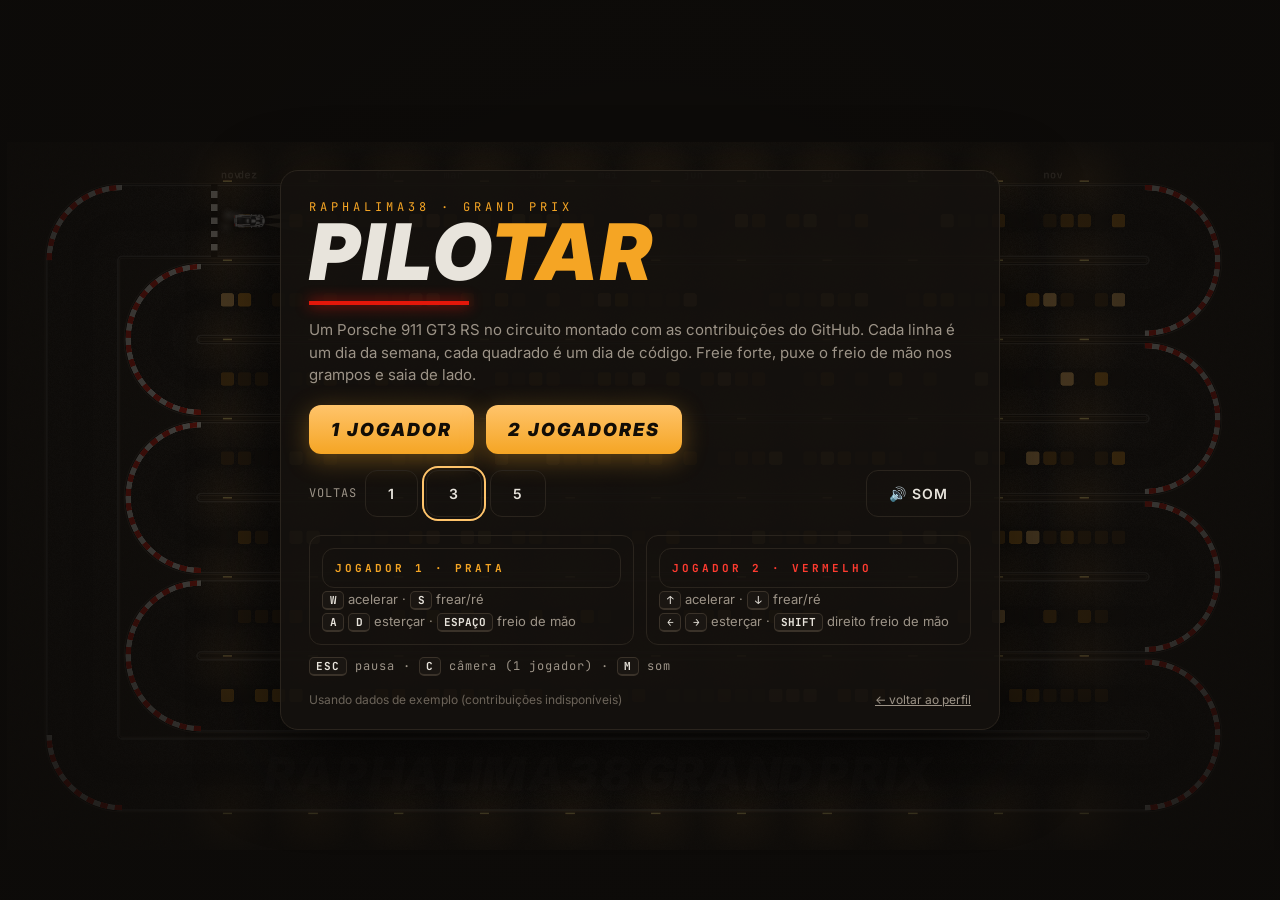
==== pilotar/index.html @ 5ac7b699 "Adiciona o jogo PILOTAR: GT3 RS no circuito de contribuições Jogo de corrida top-down em canvas com " ====
<!doctype html>
<html lang="pt-BR">
<head>
<meta charset="utf-8">
<meta name="viewport" content="width=device-width,initial-scale=1,maximum-scale=1,user-scalable=no">
<title>PILOTAR · GT3 RS no circuito de contribuições</title>
<link rel="icon" href="data:image/svg+xml,%3Csvg xmlns=%22http://www.w3.org/2000/svg%22 viewBox=%220 0 100 100%22%3E%3Ctext y=%22.9em%22 font-size=%2290%22%3E%F0%9F%8F%81%3C/text%3E%3C/svg%3E">
<meta name="description" content="Pilote um Porsche 911 GT3 RS no circuito feito com as contribuições do GitHub do Raphael Victor. Drift, freio de mão e modo 2 jogadores.">
<link rel="preconnect" href="https://fonts.googleapis.com">
<link rel="preconnect" href="https://fonts.gstatic.com" crossorigin>
<link href="https://fonts.googleapis.com/css2?family=Inter:ital,wght@0,400;0,600;0,800;1,900&family=JetBrains+Mono:wght@400;700&display=swap" rel="stylesheet">
<style>
:root{--bg:#0d0b09;--panel:#14110e;--stroke:#2a241d;--amber:#f5a524;--amber-l:#ffc46b;--silver:#e8e4dc;--muted:#9c9387;--dim:#6b6359;--red:#e3170a;--p1:#f5a524;--p2:#ff3b30}
*{box-sizing:border-box}
html,body{margin:0;height:100%;background:var(--bg);color:var(--silver);font-family:Inter,system-ui,sans-serif;overflow:hidden;-webkit-user-select:none;user-select:none}
canvas#game{position:fixed;inset:0;width:100vw;height:100vh;display:block}
.mono{font-family:'JetBrains Mono',ui-monospace,monospace}
/* HUD */
.hud{position:fixed;top:10px;height:76px;padding:8px 14px;display:none;gap:16px;align-items:center;background:rgba(13,11,9,.78);border:1px solid var(--stroke);border-radius:12px;backdrop-filter:blur(6px);pointer-events:none;display:none}
.hud.p1{left:14px;border-left:3px solid var(--p1)} .hud.p2{right:14px;border-right:3px solid var(--p2);text-align:right}
.hud .who{display:none}
.hud .pos{font:italic 900 34px Inter;line-height:1}
.hud .rows{min-width:150px}.hud.p2{flex-direction:row-reverse}
.hud .row{display:flex;gap:10px;justify-content:space-between;font:400 11px 'JetBrains Mono',monospace;color:var(--muted)}
.hud .row b{color:var(--silver);font-weight:700}
.hud .spd{font:italic 900 30px Inter;color:var(--silver);line-height:1;white-space:nowrap}
.hud .spd small{font:700 11px 'JetBrains Mono',monospace;color:var(--muted);font-style:normal;margin-left:4px}
.hud .gear{font:700 22px 'JetBrains Mono',monospace;color:var(--amber-l)}
.leds{display:flex;gap:3px;margin-top:6px}.hud.p2 .leds{justify-content:flex-end}
.leds i{width:12px;height:6px;border-radius:2px;background:#2a241d;transition:background .05s}
#center{position:fixed;top:14px;left:50%;transform:translateX(-50%);text-align:center;pointer-events:none}
#timer{font:700 18px 'JetBrains Mono',monospace;color:var(--silver);text-shadow:0 2px 8px #000;display:none}
#msg{margin-top:6px;font:italic 900 46px Inter;letter-spacing:2px;color:var(--amber-l);text-shadow:0 4px 24px #000;opacity:0;transition:opacity .25s}
#lights{display:none;gap:12px;justify-content:center;margin-top:10px;padding:12px 18px;background:rgba(10,9,8,.85);border:1px solid var(--stroke);border-radius:14px}
#lights i{width:34px;height:34px;border-radius:50%;background:#2a0805;border:2px solid #3a1310}
#lights i.on{background:radial-gradient(circle at 40% 35%,#ff8a7a,#e3170a 55%,#7a0a04);box-shadow:0 0 22px #e3170a}
/* menus */
.overlay{position:fixed;inset:0;display:flex;align-items:center;justify-content:center;background:radial-gradient(ellipse at 50% 40%,rgba(13,11,9,.55),rgba(13,11,9,.92));z-index:10;padding:16px}
.card{width:min(720px,100%);background:rgba(20,17,14,.92);border:1px solid var(--stroke);border-radius:18px;padding:28px 28px 22px;box-shadow:0 30px 80px #000a;max-height:100%;overflow:auto}
h1{margin:0;font:italic 900 clamp(44px,8vw,78px)/.95 Inter;letter-spacing:3px;color:var(--silver)}
h1 span{color:var(--amber)}
.bar{height:4px;width:160px;background:var(--red);box-shadow:0 0 14px var(--red);margin:12px 0 14px}
p.lead{margin:0 0 18px;color:var(--muted);font-size:15px;line-height:1.5}
.btns{display:flex;gap:12px;flex-wrap:wrap}
button{font:italic 900 18px Inter;letter-spacing:2px;color:#120d06;background:linear-gradient(180deg,var(--amber-l),var(--amber));border:0;border-radius:12px;padding:14px 22px;cursor:pointer;box-shadow:0 6px 24px rgba(245,165,36,.35);transition:transform .08s,filter .15s}
button:hover{filter:brightness(1.08);transform:translateY(-1px)} button:active{transform:translateY(1px)}
button.ghost{background:transparent;color:var(--silver);border:1px solid var(--stroke);box-shadow:none;font-style:normal;font-weight:600;letter-spacing:1px;font-size:14px}
button.sel{outline:2px solid var(--amber-l);outline-offset:2px}
.opts{display:flex;gap:8px;align-items:center;margin:16px 0 4px;flex-wrap:wrap;color:var(--muted);font:400 12px 'JetBrains Mono',monospace;letter-spacing:1px}
.keys{display:grid;grid-template-columns:1fr 1fr;gap:12px;margin-top:18px}
.keys div{border:1px solid var(--stroke);border-radius:12px;padding:12px;font-size:13px;color:var(--muted);line-height:1.7}
.keys b{color:var(--silver)} .keys .t{font:700 11px 'JetBrains Mono',monospace;letter-spacing:3px}
kbd{display:inline-block;min-width:22px;padding:1px 6px;border:1px solid #3a3229;border-bottom-width:2px;border-radius:5px;background:#1a1612;color:var(--silver);font:700 11px 'JetBrains Mono',monospace;text-align:center}
.foot{margin-top:16px;font-size:12px;color:var(--dim);display:flex;justify-content:space-between;gap:10px;flex-wrap:wrap}
.foot a{color:var(--muted)}
.hidden{display:none!important}
#results table{width:100%;border-collapse:collapse;margin:10px 0 18px;font:400 14px 'JetBrains Mono',monospace}
#results td{padding:8px 6px;border-bottom:1px solid var(--stroke)}
/* touch */
#touch{position:fixed;inset:auto 0 0 0;height:150px;display:none;pointer-events:none;z-index:5}
#touch .tb{position:absolute;bottom:18px;width:74px;height:74px;border-radius:50%;background:rgba(20,17,14,.6);border:1px solid var(--stroke);color:var(--silver);font:700 22px Inter;display:flex;align-items:center;justify-content:center;pointer-events:auto;touch-action:none}
#touch .tb.on{background:rgba(245,165,36,.35)}
@media (max-width:640px){.keys{grid-template-columns:1fr}.hud{min-width:0;padding:8px 10px}.hud .spd{font-size:24px}}
</style>
</head>
<body>
<canvas id="game"></canvas>

<div class="hud p1" id="hud1"><div class="pos" id="pos1">1º</div>
  <div class="rows"><div class="row">VOLTA <b id="lap1">1/3</b></div><div class="row">ATUAL <b id="cur1">0:00.000</b></div><div class="row">MELHOR <b id="best1">—</b></div></div>
  <div><div class="spd"><span id="spd1">0</span><small>KM/H</small> <span class="gear" id="gear1">N</span></div><div class="leds" id="leds1"></div></div></div>
<div class="hud p2" id="hud2"><div class="pos" id="pos2">2º</div>
  <div class="rows"><div class="row">VOLTA <b id="lap2">1/3</b></div><div class="row">ATUAL <b id="cur2">0:00.000</b></div><div class="row">MELHOR <b id="best2">—</b></div></div>
  <div><div class="spd"><span id="spd2">0</span><small>KM/H</small> <span class="gear" id="gear2">N</span></div><div class="leds" id="leds2"></div></div></div>
<div id="center"><div id="timer"></div><div id="lights"><i></i><i></i><i></i><i></i><i></i></div><div id="msg"></div></div>

<div class="overlay" id="menu">
  <div class="card">
    <div class="mono" style="color:var(--amber);letter-spacing:4px;font-size:12px">RAPHALIMA38 · GRAND PRIX</div>
    <h1>PILO<span>TAR</span></h1><div class="bar"></div>
    <p class="lead">Um Porsche 911 GT3 RS no circuito montado com as contribuições do GitHub. Cada linha é um dia da semana, cada quadrado é um dia de código. Freie forte, puxe o freio de mão nos grampos e saia de lado.</p>
    <div class="btns"><button id="b1">1 JOGADOR</button><button id="b2">2 JOGADORES</button></div>
    <div class="opts">VOLTAS <button class="ghost" data-laps="1">1</button><button class="ghost sel" data-laps="3">3</button><button class="ghost" data-laps="5">5</button>
      <span style="flex:1"></span><button class="ghost" id="snd">🔊 SOM</button></div>
    <div class="keys">
      <div><div class="t" style="color:var(--p1)">JOGADOR 1 · PRATA</div><kbd>W</kbd> acelerar · <kbd>S</kbd> frear/ré<br><kbd>A</kbd> <kbd>D</kbd> esterçar · <kbd>ESPAÇO</kbd> freio de mão</div>
      <div><div class="t" style="color:var(--p2)">JOGADOR 2 · VERMELHO</div><kbd>↑</kbd> acelerar · <kbd>↓</kbd> frear/ré<br><kbd>←</kbd> <kbd>→</kbd> esterçar · <kbd>SHIFT</kbd> direito freio de mão</div>
    </div>
    <div class="opts" style="margin-top:12px"><kbd>ESC</kbd> pausa · <kbd>C</kbd> câmera (1 jogador) · <kbd>M</kbd> som</div>
    <div class="foot"><span id="dataInfo">Carregando contribuições…</span><a href="https://github.com/RaphaLima38">← voltar ao perfil</a></div>
  </div>
</div>

<div class="overlay hidden" id="pause"><div class="card" style="width:min(420px,100%);text-align:center">
  <h1 style="font-size:52px">PAUSA</h1><div class="bar" style="margin:12px auto 18px"></div>
  <div class="btns" style="justify-content:center"><button id="resume">CONTINUAR</button><button class="ghost" id="restart">REINICIAR</button><button class="ghost" id="tomenu">MENU</button></div></div></div>

<div class="overlay hidden" id="results"><div class="card" style="width:min(520px,100%)">
  <div class="mono" style="color:var(--amber);letter-spacing:4px;font-size:12px">BANDEIRADA</div>
  <h1 id="resTitle" style="font-size:48px">VENCEDOR</h1><div class="bar"></div>
  <table id="resTable"></table>
  <div class="btns"><button id="again">CORRER DE NOVO</button><button class="ghost" id="resMenu">MENU</button></div></div></div>

<div id="touch"><div class="tb" data-k="left" style="left:16px">◀</div><div class="tb" data-k="right" style="left:102px">▶</div>
  <div class="tb" data-k="hb" style="right:188px;font-size:13px">FREIO<br>MÃO</div><div class="tb" data-k="brake" style="right:102px">▼</div><div class="tb" data-k="gas" style="right:16px">▲</div></div>

<script src="game.js"></script>
</body>
</html>
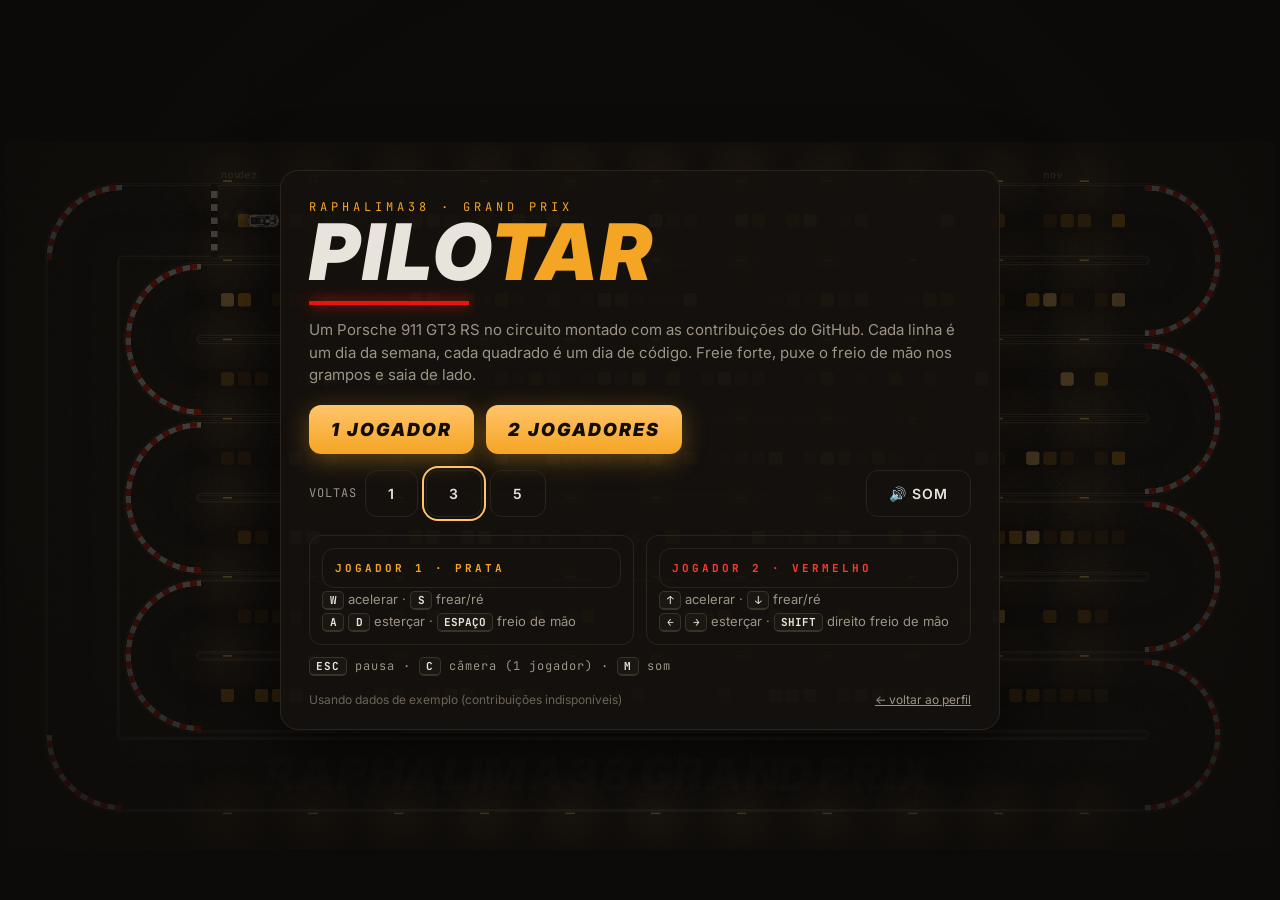
==== commit 0ca62c8c: "PILOTAR: modo celular para 1 jogador Volante analógico (arrastar à esquerda), pedais multitoque (ace" ====
--- a/pilotar/index.html
+++ b/pilotar/index.html
@@ -56,10 +56,42 @@
 .hidden{display:none!important}
 #results table{width:100%;border-collapse:collapse;margin:10px 0 18px;font:400 14px 'JetBrains Mono',monospace}
 #results td{padding:8px 6px;border-bottom:1px solid var(--stroke)}
-/* touch */
-#touch{position:fixed;inset:auto 0 0 0;height:150px;display:none;pointer-events:none;z-index:5}
-#touch .tb{position:absolute;bottom:18px;width:74px;height:74px;border-radius:50%;background:rgba(20,17,14,.6);border:1px solid var(--stroke);color:var(--silver);font:700 22px Inter;display:flex;align-items:center;justify-content:center;pointer-events:auto;touch-action:none}
-#touch .tb.on{background:rgba(245,165,36,.35)}
+/* ---------- modo celular ---------- */
+body.mobile{touch-action:none;overscroll-behavior:none;-webkit-touch-callout:none}
+#touch{position:fixed;inset:0;display:none;pointer-events:none;z-index:5}
+body.mobile.playing #touch{display:block}
+#steerZone{position:absolute;left:0;bottom:0;width:48vw;height:70vh;pointer-events:auto;touch-action:none}
+#steerTrack{position:absolute;left:max(18px,env(safe-area-inset-left));bottom:max(22px,env(safe-area-inset-bottom));width:min(230px,38vw);height:70px;border-radius:40px;background:rgba(20,17,14,.55);border:1px solid var(--stroke);backdrop-filter:blur(4px)}
+#steerTrack::before,#steerTrack::after{content:'◀';position:absolute;top:50%;left:14px;transform:translateY(-50%);color:var(--dim);font:700 16px Inter}
+#steerTrack::after{content:'▶';left:auto;right:14px}
+#steerKnob{position:absolute;top:5px;left:50%;width:60px;height:60px;margin-left:-30px;border-radius:50%;background:radial-gradient(circle at 40% 35%,#ffd58f,#f5a524 60%,#a86a10);box-shadow:0 4px 18px rgba(245,165,36,.45);transition:transform .04s linear}
+#steerHint{position:absolute;left:max(18px,env(safe-area-inset-left));bottom:100px;font:700 10px 'JetBrains Mono',monospace;letter-spacing:2px;color:var(--dim)}
+.pedal{position:absolute;display:flex;align-items:center;justify-content:center;text-align:center;pointer-events:auto;touch-action:none;border-radius:18px;border:1px solid var(--stroke);background:rgba(20,17,14,.6);backdrop-filter:blur(4px);color:var(--silver);font:italic 900 13px Inter;letter-spacing:1px;line-height:1.15;transition:transform .05s,background .05s}
+.pedal.on{transform:scale(.94)}
+#pGas{right:max(18px,env(safe-area-inset-right));bottom:max(22px,env(safe-area-inset-bottom));width:96px;height:150px;background:linear-gradient(180deg,rgba(255,196,107,.35),rgba(245,165,36,.25));border-color:#a86a10}
+#pGas.on{background:linear-gradient(180deg,rgba(255,196,107,.75),rgba(245,165,36,.6));color:#120d06}
+#pBrake{right:calc(max(18px,env(safe-area-inset-right)) + 108px);bottom:max(22px,env(safe-area-inset-bottom));width:92px;height:104px}
+#pBrake.on{background:rgba(227,23,10,.55)}
+#pHb{right:calc(max(18px,env(safe-area-inset-right)) + 108px);bottom:calc(max(22px,env(safe-area-inset-bottom)) + 114px);width:92px;height:62px;font-size:11px}
+#pHb.on{background:rgba(255,59,48,.6)}
+#pauseBtn{position:absolute;top:max(10px,env(safe-area-inset-top));right:max(10px,env(safe-area-inset-right));width:44px;height:44px;padding:0;border-radius:12px;pointer-events:auto;font:900 16px Inter;letter-spacing:0;font-style:normal;box-shadow:none;background:rgba(20,17,14,.7);color:var(--silver);border:1px solid var(--stroke)}
+#mobileHelp{display:none!important}
+.mobileOnly{display:none!important}
+body.mobile .mobileOnly{display:block!important}
+body.mobile #b2,body.mobile .keys,body.mobile .deskOnly{display:none!important}
+body.mobile .hud{top:max(8px,env(safe-area-inset-top));left:max(8px,env(safe-area-inset-left));height:auto;padding:6px 10px;gap:10px}
+body.mobile .hud .pos{font-size:24px} body.mobile .hud .spd{font-size:24px} body.mobile .hud .rows{min-width:118px}
+body.mobile #timer{font-size:14px;margin-top:2px} body.mobile #msg{font-size:28px}
+body.mobile #lights i{width:24px;height:24px}
+body.mobile .card{padding:16px 18px 12px;touch-action:pan-y} body.mobile p.lead{font-size:12.5px;margin-bottom:10px}
+body.mobile h1{font-size:clamp(34px,7vw,52px)} body.mobile .bar{margin:8px 0 10px} body.mobile .opts{margin:10px 0 2px}
+body.mobile button{padding:11px 18px;font-size:16px} body.mobile #pGas{font-size:12px;white-space:nowrap}
+@media (orientation:landscape) and (max-height:500px){body.mobile p.lead{display:none}}
+#rotate{display:none}
+@media (orientation:portrait){body.mobile.playing #rotate{display:flex}}
+#rotate{position:fixed;inset:auto 0 50% 0;transform:translateY(50%);justify-content:center;pointer-events:none;z-index:6}
+#rotate span{padding:10px 16px;border-radius:12px;background:rgba(13,11,9,.8);border:1px solid var(--stroke);font:700 12px 'JetBrains Mono',monospace;letter-spacing:2px;color:var(--amber-l);animation:fade 3s forwards}
+@keyframes fade{0%,70%{opacity:1}100%{opacity:0}}
 @media (max-width:640px){.keys{grid-template-columns:1fr}.hud{min-width:0;padding:8px 10px}.hud .spd{font-size:24px}}
 </style>
 </head>
@@ -86,7 +118,11 @@
       <div><div class="t" style="color:var(--p1)">JOGADOR 1 · PRATA</div><kbd>W</kbd> acelerar · <kbd>S</kbd> frear/ré<br><kbd>A</kbd> <kbd>D</kbd> esterçar · <kbd>ESPAÇO</kbd> freio de mão</div>
       <div><div class="t" style="color:var(--p2)">JOGADOR 2 · VERMELHO</div><kbd>↑</kbd> acelerar · <kbd>↓</kbd> frear/ré<br><kbd>←</kbd> <kbd>→</kbd> esterçar · <kbd>SHIFT</kbd> direito freio de mão</div>
     </div>
-    <div class="opts" style="margin-top:12px"><kbd>ESC</kbd> pausa · <kbd>C</kbd> câmera (1 jogador) · <kbd>M</kbd> som</div>
+    <div class="opts deskOnly" style="margin-top:12px"><kbd>ESC</kbd> pausa · <kbd>C</kbd> câmera (1 jogador) · <kbd>M</kbd> som</div>
+    <div id="mobileHelp" class="keys" style="display:none"></div>
+    <div id="mobileHelpBox" class="mobileOnly" style="margin-top:14px;border:1px solid var(--stroke);border-radius:12px;padding:12px;font-size:13px;color:var(--muted);line-height:1.7">
+      <div class="mono" style="font-size:11px;letter-spacing:3px;color:var(--amber)">NO CELULAR</div>
+      <b style="color:var(--silver)">Arraste</b> o dedo para os lados na esquerda para esterçar · <b style="color:var(--silver)">pedais</b> na direita: acelerar, freio/ré e freio de mão · melhor na horizontal</div>
     <div class="foot"><span id="dataInfo">Carregando contribuições…</span><a href="https://github.com/RaphaLima38">← voltar ao perfil</a></div>
   </div>
 </div>
@@ -101,8 +137,14 @@
   <table id="resTable"></table>
   <div class="btns"><button id="again">CORRER DE NOVO</button><button class="ghost" id="resMenu">MENU</button></div></div></div>
 
-<div id="touch"><div class="tb" data-k="left" style="left:16px">◀</div><div class="tb" data-k="right" style="left:102px">▶</div>
-  <div class="tb" data-k="hb" style="right:188px;font-size:13px">FREIO<br>MÃO</div><div class="tb" data-k="brake" style="right:102px">▼</div><div class="tb" data-k="gas" style="right:16px">▲</div></div>
+<div id="touch">
+  <div id="steerZone"><div id="steerHint">ARRASTE PARA ESTERÇAR</div><div id="steerTrack"><div id="steerKnob"></div></div></div>
+  <div class="pedal" id="pHb" data-k="hb">FREIO<br>DE MÃO</div>
+  <div class="pedal" id="pBrake" data-k="brake">FREIO<br>/ RÉ</div>
+  <div class="pedal" id="pGas" data-k="gas">▲<br>ACELERAR</div>
+  <button id="pauseBtn" aria-label="Pausa">❚❚</button>
+</div>
+<div id="rotate"><span>🔄 MELHOR COM O CELULAR NA HORIZONTAL</span></div>
 
 <script src="game.js"></script>
 </body>
